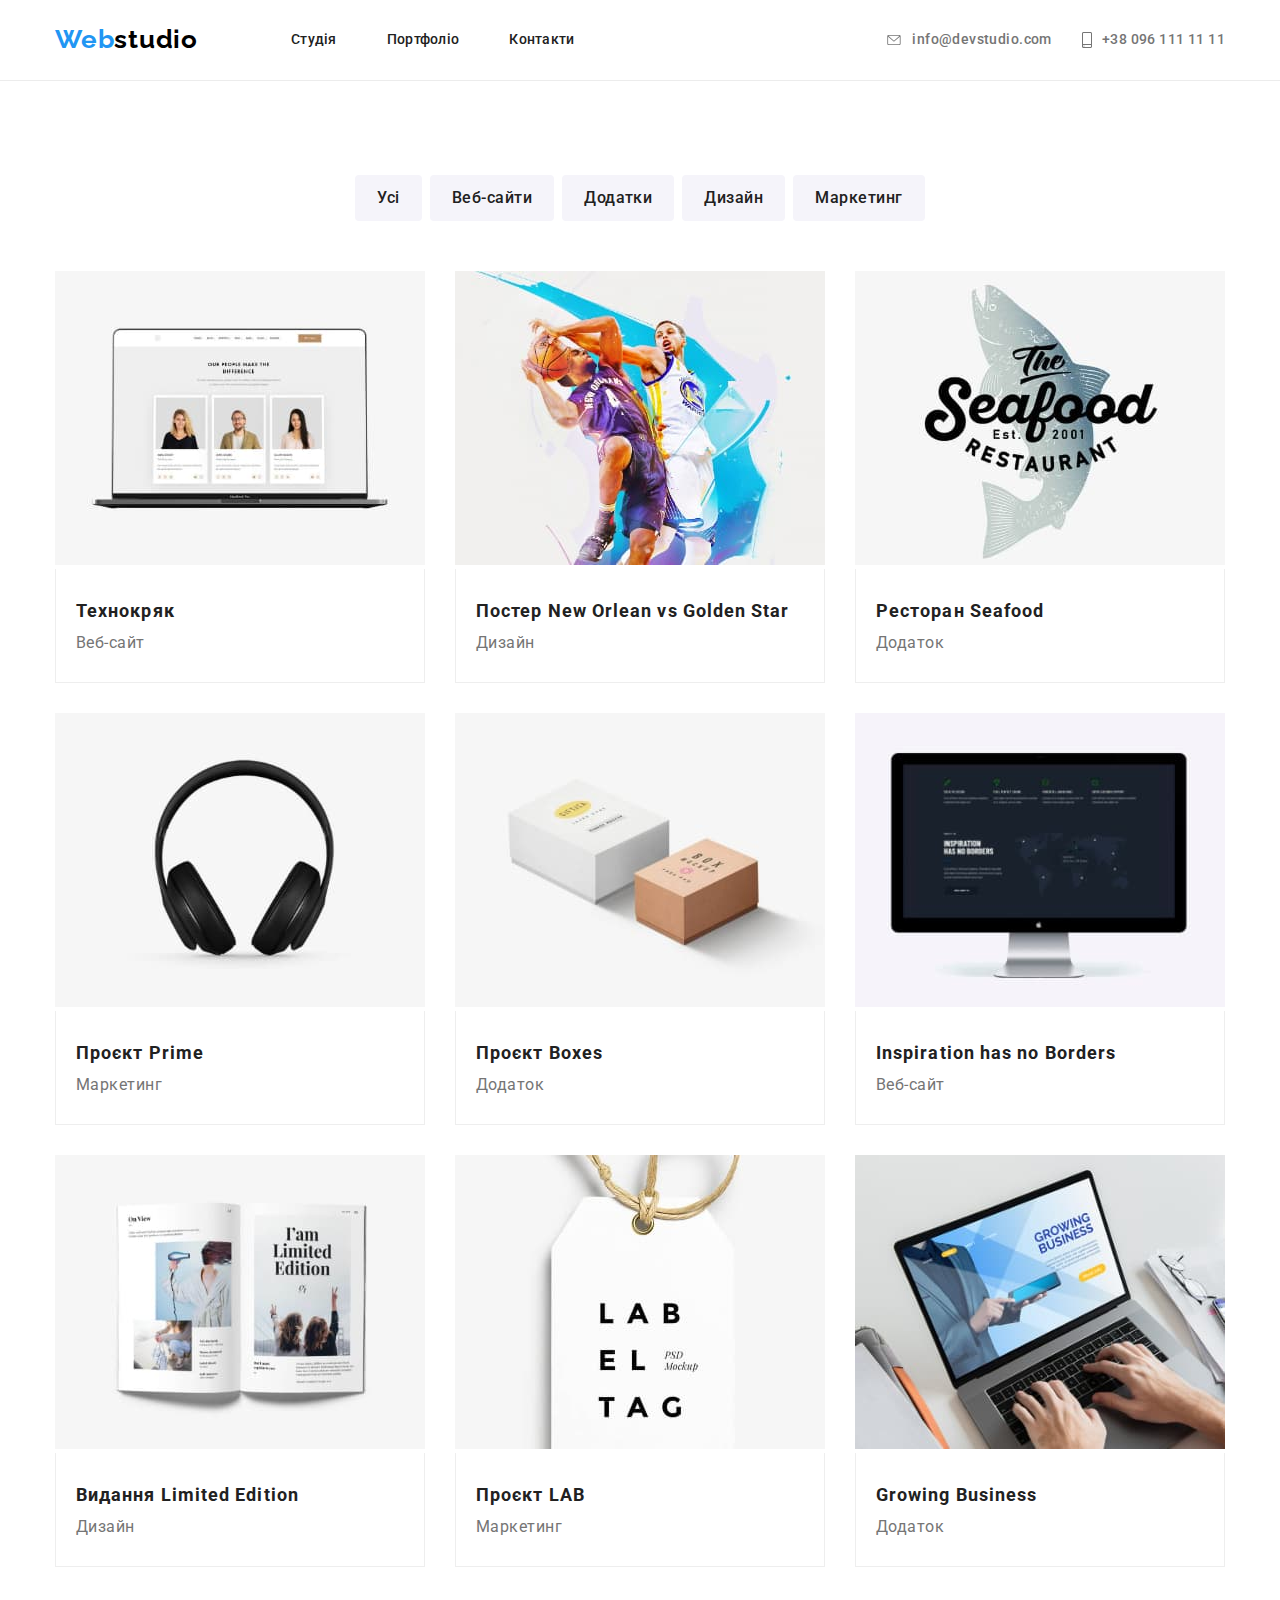
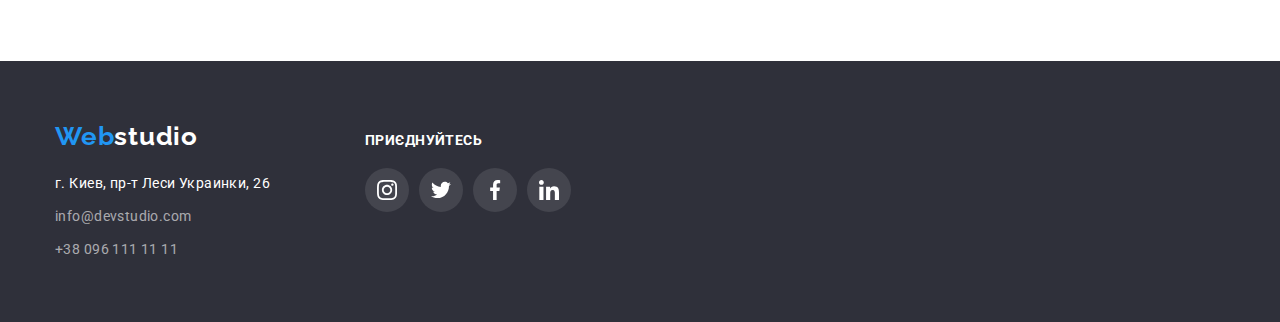
==== portfolio.html @ 623456a8 "home-work-5" ====
<!DOCTYPE html>
<html lang="uk">

<head>
    <meta charset="UTF-8">
    <meta http-equiv="X-UA-Compatible" content="IE=edge">
    <meta name="viewport" content="width=device-width, initial-scale=1.0">
    <title>Document</title>
    <link rel="preconnect" href="https://fonts.googleapis.com">
    <link rel="preconnect" href="https://fonts.gstatic.com" crossorigin>
    <link href="https://fonts.googleapis.com/css2?family=Raleway:wght@700&family=Roboto:wght@400;500;700;900&display=swap"
        rel="stylesheet">
    <link rel="stylesheet" href="css/styles.css">

</head>

<body>
    <header class="headerr">
        <div class="conteiner">
            <nav class="head-naw"> <a href="/index.html" class="logo">Web<span class="stud">studio</span></a>
                <ul class="siste-nav list">
                    <li class="siste-li"><a href="./index.html" class="link">Студія</a></li>
                    <li class="siste-li"><a href="./portfolio.html" class="link">Портфоліо</a></li>
                    <li class="siste-li"><a href="./index.html" class="link">Контакти</a></li>
                </ul>
    
                <ul class="info list">
    
                    <li class="info-contackt">
                        <a href="mailto:info@devstudio.com" class="contackts">
    
                            <svg class="info-card" width="16" height="10">
                                <use href="./img/sprite.svg#envelope"></use>
                            </svg>
                            info@devstudio.com
    
                        </a>
                    </li>
    
                    <li class="info-contackt">
                        <a href="tel:+380961111111" class="contackts">
    
                            <svg class="info-card" width="10" height="16">
                                <use href="./img/sprite.svg#smartphone"></use>
                            </svg>
    
                            +38 096 111 11 11 </a>
                    </li>
    
                </ul>
            </nav>
        </div>
    </header>
     <main>
        <!-- верхня частину -->
    <section class="about-porfolio porf-head">
        <div class="conteiner">
        <h1 class=" visually-hidden">Портфоліо</h1>
            <ul class="ebout-li list">
                <li class="ebount-link"><button type="button" class="btn">Усі</button></li>
                <li class="ebount-link"><button type="button" class="btn">Веб-сайти</button></li>
                <li class="ebount-link"><button type="button" class="btn">Додатки</button></li>
                <li class="ebount-link"><button type="button" class="btn">Дизайн</button></li>
                <li class="ebount-link"><button type="button" class="btn">Маркетинг</button></li>
                
            </ul>
        

            
        <!-- середина фото і опис робіт-->

        
            <ul class="hero list">  
                
                <li class="hero-child"> 
                <a href="" class="hero-site">
                   <img src="./img/porfolio/texno.jpg" alt="технокряк" width="370">
                     <div class="hero-block">
                        <h2 class="hero-titel">Технокряк</h2>
                        <p class="hero-text">Веб-сайт</p>
                    </div>
                </a>
                </li>
            
                <li class="hero-child"> 
                    <a href="" class="hero-site">
                    <img src="./img/porfolio/poster.jpg" alt="баскедбольні гравці" width="370">
                    <div class="hero-block">
                    <h2 class="hero-titel">Постер New Orlean vs Golden Star</h2>
                    <p class="hero-text">Дизайн</p>
                    </div>
                    </a>
                </li>

                <li class="hero-child"> 
                    <a href="" class="hero-site">
                    <img src="./img/porfolio/restuarent.jpg" alt="акула" width="370">
                    <div class="hero-block">
                    <h2 class="hero-titel">Ресторан Seafood</h2>
                    <p class="hero-text">Додаток</p>
                    </div>
                    </a>
                </li>

                <li class="hero-child"> 
                    <a href="" class="hero-site">
                    <img src="./img/porfolio/prime.jpg" alt="навушники" width="370">
                    <div class="hero-block">
                    <h2 class="hero-titel">Проєкт Prime</h2>
                    <p class="hero-text">Маркетинг</p>
                    </div>
                    </a>
                </li>

                <li class="hero-child"> 
                    <a href="" class="hero-site">
                      <img src="./img/porfolio/box.jpg" alt="Коробка" width="370">
                    <div class="hero-block">
                    <h2 class="hero-titel">Проєкт Boxes</h2>
                    <p class="hero-text">Додаток</p>
                    </div>
                    </a>
                </li>

                <li class="hero-child"> 
                    <a href="" class="hero-site">
                    <img src="./img/porfolio/imac.jpg" alt="компютер" width="370">
                    <div class="hero-block">
                    <h2 class="hero-titel">Inspiration has no Borders</h2>
                    <p class="hero-text">Веб-сайт</p>
                    </div>
                    </a>
                </li>

                <li class="hero-child"> 
                    <a href="" class="hero-site">
                    <img src="./img/porfolio/book.jpg" alt="книга" width="370">
                    <div class="hero-block">
                    <h2 class="hero-titel">Видання Limited Edition</h2>
                    <p class="hero-text">Дизайн</p>
                    </div>
                    </a>
                </li>
                
                <li class="hero-child"> 
                    <a href="" class="hero-site">
                    <img src="./img/porfolio/lab.jpg" alt="картинка" width="370">
                <div class="hero-block">
                    <h2 class="hero-titel">Проєкт LAB</h2>
                    <p class="hero-text">Маркетинг</p>
                    </div>
                    </a>
                </li>

                <li class="hero-child"> 
                    <a href="" class="hero-site">
                    <img src="./img/porfolio/macbook.jpg" alt="компютер" width="370">
                    <div class="hero-block">
                    <h2 class="hero-titel">Growing Business</h2>
                    <p class="hero-text">Додаток</p>
                    </div>
                    </a>
                </li>
            </ul>

        </div>
    </section>
       
</main>
   

<footer class="footer">
    <div class="conteiner conteiner-flex">

        <div class="foter1">
            <a href="index.html" class="logo">Web<span class="llogo">studio</span></a>
            <address class="address">
                <ul class="titel list">
                    <li><a href="https://goo.gl/maps/CPtrU1FHBa2aNyZL9" target="_blank"
                            rel="noopener noreferrer nofollow" class="adress">г. Киев, пр-т Леси
                            Украинки, 26</a></li>
                    <li><a href="mailto:info@devstudio.com" class="contackt">info@devstudio.com</a></li>
                    <li><a href="tel:+380961111111" class="contackt">+38 096 111 11 11</a></li>
                </ul>
            </address>
        </div>

        <div class="footer2">
            <h4 class="gogo">приєднуйтесь</h4>
            <ul class="communic-ul list">
                <li class="communic-li">

                    <a href="" class="a-communic">
                        <svg class="svg-communic" width="20" height="20">
                            <use href="./img/sprite.svg#instagram" class="use"></use>
                        </svg>
                    </a>

                </li>
                <li class="communic-li">

                    <a href="" class="a-communic">
                        <svg class="svg-communic" width="20" height="20">
                            <use href="./img/sprite.svg#twitter" class="use"></use>
                        </svg>
                    </a>

                </li>
                <li class="communic-li">

                    <a href="" class="a-communic">
                        <svg class="svg-communic" width="20" height="20">
                            <use href="./img/sprite.svg#facebook" class="use"></use>
                        </svg>
                    </a>

                </li>
                <li class="communic-li">

                    <a href="" class="a-communic">
                        <svg class="svg-communic" width="20" height="20">
                            <use href="./img/sprite.svg#in" class="use"></use>
                        </svg>
                    </a>

                </li>
            </ul>
        </div>

    </div>
</footer>
</body>

</html>
---- css/styles.css ----
/* основний колір color: #212121; */

/* синій колір #2196F3 */

/* для контактів #757575 */ 

/* для лого 2 #000000*/ 

/* для фону кнопки #F5F4FA */

/* для білого тексту #FFFFFF; */



h1,
h2,
h3,
h4,
h5,
h6,
ul,
p { margin: 0;
}

.conteiner { width: 1170px;
margin: 0 auto;
padding-left: 15px;
padding-right: 15px;}

* { text-decoration: none;}

:root { 
    --basic-colour:#212121;
    --minor-colour:#2196F3;
    --contacts-coluor:#757575;
    --logo-colour:#000000; 
    --button-colour:#F5F4FA;
    --text-wite:#FFFFFF; 
    --fon-colour: #F5F5F5;
    --footer-colour:rgba(255, 255, 255, 0.6);
    --button-active: #188CE8;
    --sectiom-dark-:#2F303A;
    --box-shadow-cart :0px 1px 3px rgba(0, 0, 0, 0.12),
        0px 1px 1px rgba(0, 0, 0, 0.14),
        0px 2px 1px rgba(0, 0, 0, 0.2);
    --sicial-colour-:#AFB1B8;
    --company-colour--: #AFB1B8;
    --linear-gradient-about--:rgba(47, 48, 58, 0.4);
    --icon-footer--: rgba(255, 255, 255, 0.1);
    --hover-card--:box-shadow: 0px 1px 1px rgba(0, 0, 0, 0.12), 0px 4px 4px rgba(0, 0, 0, 0.06), 1px 4px 6px rgba(0, 0, 0, 0.16);}

body { 
 color:var(--basic-colour);
 font-family: 'Roboto' , sans-serif; 
 font-style: normal;
margin: 0px;}
 
 /* загального використання */
 .visually-hidden { position: absolute;
        white-space: nowrap;
        width: 1px;
        height: 1px;
        overflow: hidden;
        border: 0;
        padding: 0;
        clip: rect(0 0 0 0);
        clip-path: inset(50%);
        margin: -1px;}
 
        .list {list-style: none;}

/* шапка */

.headerr {
border-bottom: 1px solid #ECECEC;}


.headerr .link{display: block;
text-decoration: none;
padding: 32px 0px;}

.headerr .head-naw { display: flex;
    align-items: center;}


.headerr .logo { margin-right: 93px;
    padding: 24px 0px;
    
    font-family: 'Raleway';
    font-weight: 700;
    font-size: 26px;
    line-height: 1.2;
    letter-spacing: 0.03em;
    color: var(--minor-colour);
    text-decoration: none;}
.logo .stud {color: var(--logo-colour);}



.siste-nav .link {
    font-weight: 500;
    font-size: 14px;
    line-height: 1.14;
    letter-spacing: 0.02em;
color: var(--basic-colour);}
.siste-nav .link:hover { color: var(--minor-colour);}
.siste-nav .link:focus { color: var(--minor-colour);}

.siste-nav {display: flex;
padding: 0px;}

.siste-nav {
    gap: 50px;
}



/* контакти */

.info {display: flex;
align-items: center;}
 
.info {margin-left: auto;}

.info .info-contackt:last-child {margin-left: 30px;}

.info .contackts {
display: flex;
align-items: center;
    
padding-top: 32px;
padding-bottom: 32px;
font-weight: 500;
font-size: 14px;
line-height: 1.14;
letter-spacing: 0.03em;
color: var(--contacts-coluor);}

.info-card {fill: var(--contacts-coluor);}
.info .info-card {
    margin-right: 10px;
}
.contackts:hover ,
.contackts:focus  {
color: #188CE8; }
.contackts:hover svg,
.contackts:focus svg{
    fill: #188CE8;}







.headerr .link {text-decoration:none}
.headerr .logo {text-decoration: none}
.headerr .contackts {text-decoration: none}
/* верхня частина*/

.about {background-color:var(--sectiom-dark-);
    padding-top: 200px;
    padding-bottom: 200px;
}

.about {
    width: 1600px;
    margin: 0 auto;
    background-image: linear-gradient(var(--linear-gradient-about--), var(--linear-gradient-about--)), url(../img/Img.svg) ;
    
    background-repeat: no-repeat;
    
}

.about .titel {
    margin: 0 auto;
    max-width: 696px;
    text-align: center;
    font-weight: 900;
    font-size: 44px;
    line-height: 1.36;
    letter-spacing: 0.06em;
    text-transform: uppercase;
    color: var(--text-wite)}

    .about  .about-btn { 
        border: none;
        color: var(--text-wite);
        background-color: var(--minor-colour);  
        cursor: pointer;
        font-weight: 700;
        font-size: 16px;
        line-height: 1.87;
        letter-spacing: 0.06em;}

       .about .about-btn {
        display: block;
        margin: 0 auto ;
        margin-top: 30px;
        padding: 10px 32px;
       
        border-radius: 4px;
        box-shadow: 0px 4px 4px rgba(0, 0, 0, 0.15);
        font-family: 'Roboto',sans-serif;}

        .about .about-btn:hover {background-color: var(--button-active);}
        .about .about-btn:focus {background-color: var(--button-active);}
                
.

 

  /*-- про нас */
  
.block-about { 
    display: flex;
    justify-content: center;
width: 270px;
height: 120px;
background-color: var(--button-colour);
border-radius: 4px;
}
  
.block-about .about-svg { 
padding-top: 25px;
    width: 65px;
    height: 70px;
}
  
  

  .about-us .titel {
    
    margin-bottom: 10px;
    font-weight: 700;
    font-size: 14px;
    line-height: 1.2;
    letter-spacing: 0.03em;
    text-transform: uppercase;
    color: var(--basic-colour);
    text-transform: uppercase;}

    .about-us .text {
        font-weight: 400;
        font-size: 14px;
        line-height: 2.0;
        letter-spacing: 0.03em;
        color: var(--contacts-coluor);}

    .about-us .about-me { 
        display: flex;
        padding-top: 94px;
        padding-bottom: 94px;
        padding-left: 0px;
    }
    
    
   
    .about-us  .list-li { width: 270px;}
    .about-us .list-li:not(:last-child) {margin-right: 30px;}

    
        .block-about { 
        text-align: center;
        width: 270px;
        height: 120px; 
        background-color: var(--button-colour);
        border-radius: 4px ;
        
        margin-bottom: 30px;}
        
        .block-svg { width: 65px;
        height: 70px;
        margin: 25px;}

        


/* -- чим ми займаємось-- */
.our-work {padding-bottom: 94px;}

.our-work .our-work-titel {
    text-align: center;
   margin-bottom: 50px;
    
    font-weight: 700;
    font-size: 36px;
    line-height: 1.2;
    letter-spacing: 0.03em;
    color: var(--basic-colour);}

 .work { display: flex;
         padding-left: 0px;
        margin: -15px;}


.work-li {margin: 15px;}


 

/* -- наша команда -- */
 
.team {background-color: var(--button-colour);

padding-top: 94px;
padding-bottom: 94px;}

.team .cart {background-color: var(--text-wite);
box-shadow: var(--box-shadow-cart);
}
.team .titel {
    margin-bottom: 50px;
    
    text-align: center;
    font-weight: 700;
    font-size: 36px;
    line-height: 1.2;
   letter-spacing: 0.03em;
    color:var(--basic-colour);}

.team .men {
        padding-top: 30px;
        text-align: center;
        font-weight: 500;
        font-size: 16px;
        line-height: 1.2;
        letter-spacing: 0.03em;
        color:var(--basic-colour);}

.team .text {margin-top: 10px;
            padding-bottom: 15px;
            text-align: center;
            font-weight: 400;
            font-size: 16px;
            line-height: 1.2;
            letter-spacing: 0.03em;
            color:var(--contacts-coluor);}

        .team-lid { padding: 0px;}

        .team .team-lid { display: flex;}
        .team .cart + .cart { margin-left: 30px;}
        
        .team .social {
            display: flex;
           justify-content: center;
       
        margin-bottom: 30px;
        padding: 0px;
        gap: 10px;}

        .team .svg-social { fill:var(--sicial-colour-);}
        .team .a-social {
            display: flex;
            padding: 12px;
            border-radius: 50%;
        }

        .team .a-social:hover { background-color: var(--button-active);}
        .team .a-social:focus {background-color: var(--button-active); }
        
        .team .a-social:hover use {fill: #FFFFFF;}
        .team .a-social:focus use {fill: #FFFFFF;}
        
/* постійний клієнт*/


.client {
padding-top: 94px;
padding-bottom: 94px;}

.client .client-p { font-weight: 700;
    font-size: 36px;
    line-height: 42px;
    text-align: center;
    letter-spacing: 0.03em;
    color: #212121;}

.company {
display: flex;
justify-content: center;
gap: 30px;
margin-top: 50px;
padding: 0px;}

  

.company-a {
    display: flex;
    align-items: center;
    justify-content: center;
    width: 170px;
    height: 92px;
    border: 1px solid #AFB1B8;
    border-radius: 4px;
    cursor: pointer;}

.company-svg {
    width: 106px;
    height: 60px;
    fill: var(--company-colour--);
    padding: 18px 32px;}
  

   

    

        .company-svg:hover ,
       .company-svg:focus
        {fill: var(--button-active);
        }
    
        .company-a:hover ,
        .company-a:focus { border-color: #188CE8;} 

        .company-a:focus svg {fill: var(--button-active);}

/* 2 верхня частина для порфоліо навігація*/

.about-porfolio {text-align: center;
padding-top: 94px;
padding-bottom: 94px;}

.about-porfolio .ebout-li {display: flex;
    justify-content: center;
margin-bottom: 50px;
gap: 8px;
padding: 0px;}


.ebout-li .btn { border-radius: 4px;
border: 0px;}
.ebout-li .btn { padding: 6px 22px;}

.about-porfolio .btn {background: #F5F4FA;
    color:var(--basic-colour);
    font-family: 'Roboto';
    font-weight: 500;
    font-size: 16px;
    line-height: 2.15;
    letter-spacing: 0.03em;
    cursor: pointer;}

.about-porfolio .btn:hover,
.about-porfolio .btn:focus {background-color: var(--minor-colour);
color: var(--text-wite);}

.ebout-li {
    
    font-weight: 500;
    font-size: 16px;
    line-height: 1.6;
    letter-spacing: 0.03em;}

    
/* 2 середина фото і опис робіт*/



.hero {display: flex;
flex-wrap: wrap;
margin: -15px;
padding: 0px;} 

.hero-child {
    flex-basis: calc(100% / 3 - 30px);
    margin: 15px; }

.hero-site {display: block;}

.hero-site:hover {box-shadow: 0px 1px 1px rgba(0, 0, 0, 0.12), 0px 4px 4px rgba(0, 0, 0, 0.06), 1px 4px 6px rgba(0, 0, 0, 0.16);}
.hero-site:focus {box-shadow: 0px 1px 1px rgba(0, 0, 0, 0.12), 0px 4px 4px rgba(0, 0, 0, 0.06), 1px 4px 6px rgba(0, 0, 0, 0.16);}



.hero-block { 
   
    padding: 24px 20px;
border: 1px solid #EEEEEE;
border-top: none;}
 
.hero-titel {
    
    text-align: initial;
    font-weight: 700;
    font-size: 18px;
    line-height: 2.0;
    letter-spacing: 0.06em;
    color:var(--basic-colour); }

.hero-text {
   
    
    text-align: initial;
    font-weight: 400;
    font-size: 16px;
    line-height: 1.8;
    letter-spacing: 0.03em;
    color: var(--contacts-coluor);}


/* підвал */
.footer {
background-color: #2F303A;
padding-top: 60px;
padding-bottom: 60px;
font-family: 'Roboto';
font-style: normal;
}

.conteiner-flex {display: flex;
    align-items: baseline;}



.footer .logo {
    height: 31px;
    margin-bottom: 20px;
    display: inline-block;
    font-family: 'Raleway';
    font-weight: 700;
    font-size: 26px;
    line-height: 1.2;
    letter-spacing: 0.03em;
    color: var(--minor-colour);
    text-decoration: none;}

.address { font-family:normal;
    width: 240px;
    margin: 0px;
}

.footer  .llogo {color:var(--text-wite);
}



.titel {font-family: 'Roboto';
    font-style: normal;
     padding: 0px;} 

   .footer .contackt {

    font-weight: 400;
    font-size: 14px;
    line-height: 1.71;
    letter-spacing: 0.03em;
    color:var(--footer-colour);
    text-decoration: none;
    font-style: normal;}
    .footer .contackt:hover {color: var(--minor-colour);}
    .footer .contackt:focus {color: var(--minor-colour);}  

    .footer .adress {
        font-weight: 400;
        font-size: 14px;
        line-height: 1.71;
        letter-spacing: 0.03em;
        color:var(--text-wite);
        text-decoration: none;
        font-style: normal;}

     .footer .adress:hover {color: var(--minor-colour);}
     .footer .adress:focus { color: var(--minor-colour);}
      
      .footer .titel li{margin-bottom: 9px;}
    .footer .titel li:last-child{margin-bottom: 0px;}

   
    
    .footer2 {margin-left: 70px;}

    .gogo {
        
        margin-bottom: 20px;
        font-weight: 700;
        font-size: 14px;
        line-height: 16px;
        letter-spacing: 0.03em;
        text-transform: uppercase;
        color: var(--text-wite)}

    .communic-ul{
    display: flex;
    justify-content: center;
    padding: 0px;
    gap: 10px;}

     .communic-li {
       
        padding: 0px;
        width: 44px;
        height: 44px; }

      .a-communic {
        display: flex;
        padding: 12px;
        border-radius: 50%;
        background-color: var(--icon-footer--);}

        .a-communic:hover {background-color: var(--minor-colour);}
        .a-communic:focus { background-color: var(--minor-colour);
                 }

        .svg-communic {fill: var(--text-wite);}
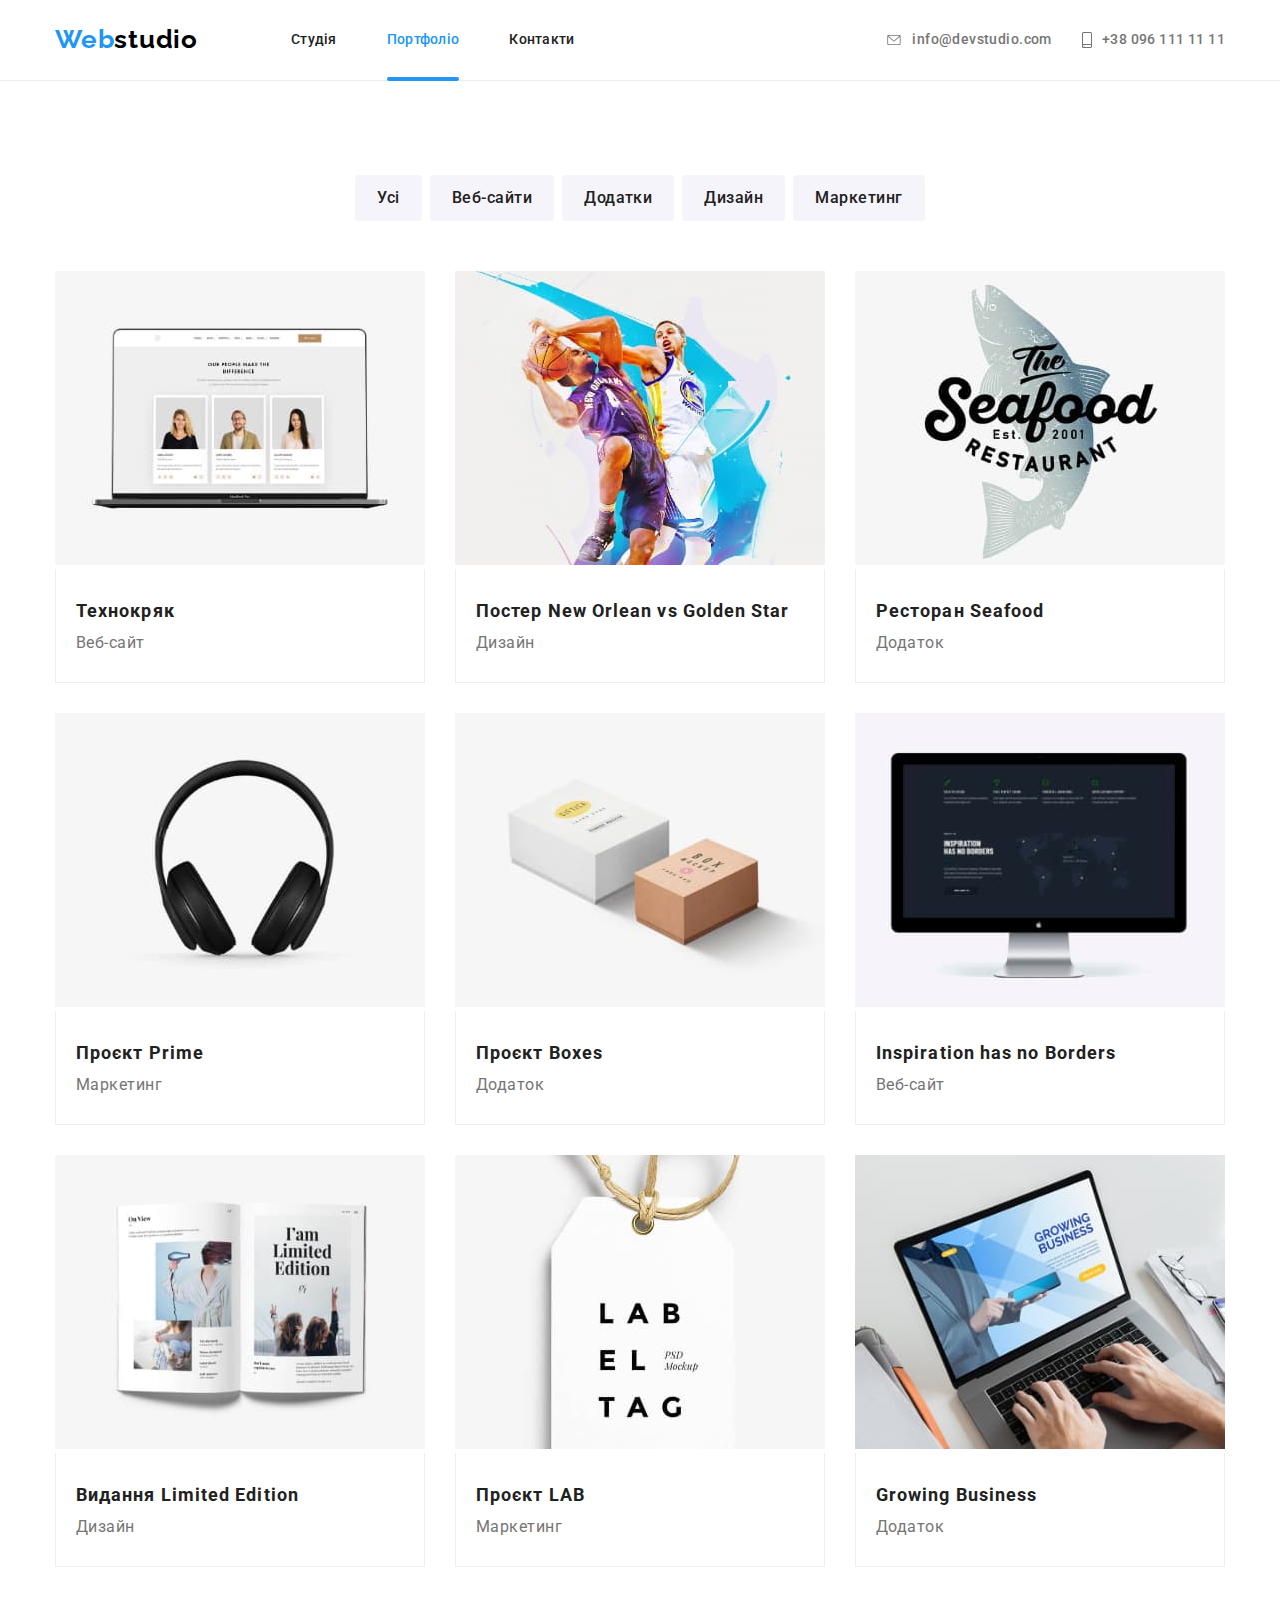
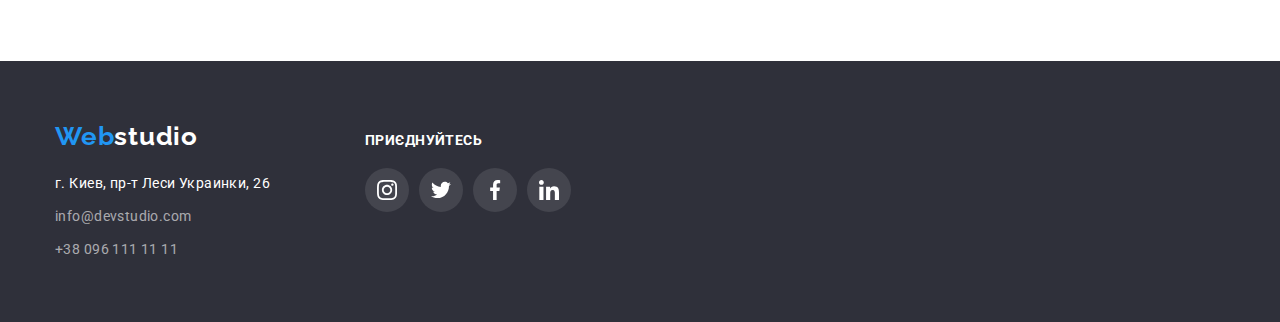
==== commit 85e17b59: "home-work-05" ====
--- a/portfolio.html
+++ b/portfolio.html
@@ -20,7 +20,7 @@
             <nav class="head-naw"> <a href="/index.html" class="logo">Web<span class="stud">studio</span></a>
                 <ul class="siste-nav list">
                     <li class="siste-li"><a href="./index.html" class="link">Студія</a></li>
-                    <li class="siste-li"><a href="./portfolio.html" class="link">Портфоліо</a></li>
+                    <li class="siste-li"><a href="./portfolio.html" class="siste-a link">Портфоліо</a></li>
                     <li class="siste-li"><a href="./index.html" class="link">Контакти</a></li>
                 </ul>
     
@@ -74,8 +74,12 @@
                 
                 <li class="hero-child"> 
                 <a href="" class="hero-site">
-                   <img src="./img/porfolio/texno.jpg" alt="технокряк" width="370">
-                     <div class="hero-block">
+                <div class="hero-cart">
+                    <p class="hero-p">Ресурс пропонує комплексні пропозиції з різним рівнем функціоналу та сервісів. Все це дозволить відвідувачу отримати
+                    вичерпні відомості про компанію чи приватну особу.</p>
+                   <img src="./img/porfolio/texno.jpg" alt="технокряк" width="370" >
+                </div>
+                   <div class="hero-block">
                         <h2 class="hero-titel">Технокряк</h2>
                         <p class="hero-text">Веб-сайт</p>
                     </div>
@@ -84,7 +88,12 @@
             
                 <li class="hero-child"> 
                     <a href="" class="hero-site">
-                    <img src="./img/porfolio/poster.jpg" alt="баскедбольні гравці" width="370">
+                        <div class="hero-cart">
+                            <p class="hero-p">Ресурс пропонує комплексні пропозиції з різним рівнем функціоналу та сервісів. Все це дозволить
+                                відвідувачу отримати
+                                вичерпні відомості про компанію чи приватну особу.</p>
+                            <img src="./img/porfolio/poster.jpg" alt="баскедбольні гравці" width="370">
+                    </div>
                     <div class="hero-block">
                     <h2 class="hero-titel">Постер New Orlean vs Golden Star</h2>
                     <p class="hero-text">Дизайн</p>
@@ -94,8 +103,13 @@
 
                 <li class="hero-child"> 
                     <a href="" class="hero-site">
-                    <img src="./img/porfolio/restuarent.jpg" alt="акула" width="370">
-                    <div class="hero-block">
+                        <div class="hero-cart">
+                            <p class="hero-p">Ресурс пропонує комплексні пропозиції з різним рівнем функціоналу та сервісів. Все це дозволить
+                                відвідувачу отримати
+                                вичерпні відомості про компанію чи приватну особу.</p>
+                            <img src="./img/porfolio/restuarent.jpg" alt="акула" width="370">
+                        </div>
+                            <div class="hero-block">
                     <h2 class="hero-titel">Ресторан Seafood</h2>
                     <p class="hero-text">Додаток</p>
                     </div>
@@ -104,7 +118,11 @@
 
                 <li class="hero-child"> 
                     <a href="" class="hero-site">
-                    <img src="./img/porfolio/prime.jpg" alt="навушники" width="370">
+                        <div class="hero-cart">
+                            <p class="hero-p">Ресурс пропонує комплексні пропозиції з різним рівнем функціоналу та сервісів. Все це дозволить
+                                відвідувачу отримативичерпні відомості про компанію чи приватну особу.</p>
+                            <img src="./img/porfolio/prime.jpg" alt="навушники" width="370">
+                    </div>
                     <div class="hero-block">
                     <h2 class="hero-titel">Проєкт Prime</h2>
                     <p class="hero-text">Маркетинг</p>
@@ -114,7 +132,11 @@
 
                 <li class="hero-child"> 
                     <a href="" class="hero-site">
-                      <img src="./img/porfolio/box.jpg" alt="Коробка" width="370">
+                        <div class="hero-cart">
+                            <p class="hero-p">Ресурс пропонує комплексні пропозиції з різним рівнем функціоналу та сервісів. Все це дозволить
+                                відвідувачу отримати вичерпні відомості про компанію чи приватну особу.</p>
+                                <img src="./img/porfolio/box.jpg" alt="Коробка" width="370">
+                        </div>
                     <div class="hero-block">
                     <h2 class="hero-titel">Проєкт Boxes</h2>
                     <p class="hero-text">Додаток</p>
@@ -124,7 +146,11 @@
 
                 <li class="hero-child"> 
                     <a href="" class="hero-site">
-                    <img src="./img/porfolio/imac.jpg" alt="компютер" width="370">
+                        <div class="hero-cart">
+                            <p class="hero-p">Ресурс пропонує комплексні пропозиції з різним рівнем функціоналу та сервісів. Все це дозволить
+                                відвідувачу отримати вичерпні відомості про компанію чи приватну особу.</p>
+                            <img src="./img/porfolio/imac.jpg" alt="компютер" width="370">
+                         </div>
                     <div class="hero-block">
                     <h2 class="hero-titel">Inspiration has no Borders</h2>
                     <p class="hero-text">Веб-сайт</p>
@@ -134,30 +160,42 @@
 
                 <li class="hero-child"> 
                     <a href="" class="hero-site">
-                    <img src="./img/porfolio/book.jpg" alt="книга" width="370">
-                    <div class="hero-block">
-                    <h2 class="hero-titel">Видання Limited Edition</h2>
-                    <p class="hero-text">Дизайн</p>
+                        <div class="hero-cart">
+                            <p class="hero-p">Ресурс пропонує комплексні пропозиції з різним рівнем функціоналу та сервісів. Все це дозволить
+                                відвідувачу отримативичерпні відомості про компанію чи приватну особу.</p>
+                             <img src="./img/porfolio/book.jpg" alt="книга" width="370">
+                        </div>
+                    <div class="hero-block">
+                       <h2 class="hero-titel">Видання Limited Edition</h2>
+                        <p class="hero-text">Дизайн</p>
                     </div>
                     </a>
                 </li>
                 
                 <li class="hero-child"> 
                     <a href="" class="hero-site">
-                    <img src="./img/porfolio/lab.jpg" alt="картинка" width="370">
-                <div class="hero-block">
-                    <h2 class="hero-titel">Проєкт LAB</h2>
-                    <p class="hero-text">Маркетинг</p>
-                    </div>
-                    </a>
-                </li>
-
-                <li class="hero-child"> 
-                    <a href="" class="hero-site">
-                    <img src="./img/porfolio/macbook.jpg" alt="компютер" width="370">
-                    <div class="hero-block">
-                    <h2 class="hero-titel">Growing Business</h2>
-                    <p class="hero-text">Додаток</p>
+                        <div class="hero-cart">
+                            <p class="hero-p">Ресурс пропонує комплексні пропозиції з різним рівнем функціоналу та сервісів. Все це дозволить
+                                відвідувачу отримативичерпні відомості про компанію чи приватну особу.</p>
+                            <img src="./img/porfolio/lab.jpg" alt="картинка" width="370">
+                        </div>
+                    <div class="hero-block">
+                        <h2 class="hero-titel">Проєкт LAB</h2>
+                        <p class="hero-text">Маркетинг</p>
+                    </div>
+                    </a>
+                </li>
+
+                <li class="hero-child"> 
+                    <a href="" class="hero-site">
+                        <div class="hero-cart">
+                            <p class="hero-p">Ресурс пропонує комплексні пропозиції з різним рівнем функціоналу та сервісів. Все це дозволить
+                                відвідувачу отримативичерпні відомості про компанію чи приватну особу.</p>
+                            <img src="./img/porfolio/macbook.jpg" alt="компютер" width="370">
+                        </div>
+                    <div class="hero-block">
+                         <h2 class="hero-titel">Growing Business</h2>
+                        <p class="hero-text">Додаток</p>
                     </div>
                     </a>
                 </li>
@@ -187,6 +225,7 @@
 
         <div class="footer2">
             <h4 class="gogo">приєднуйтесь</h4>
+            
             <ul class="communic-ul list">
                 <li class="communic-li">
 
--- a/css/styles.css
+++ b/css/styles.css
@@ -113,6 +113,22 @@
     gap: 50px;
 }
 
+.siste-li { 
+position: relative;
+display: block;}
+
+.siste-li .siste-a { color: var(--minor-colour);}
+
+.siste-a::after {
+    display: block;
+    position: absolute;
+    content: "";
+    bottom: -1px;
+    width: 100%;
+    height: 4px;
+    background-color:var(--minor-colour);
+    border-radius: 2px;
+}
 
 
 /* контакти */
@@ -205,8 +221,59 @@
 
         .about .about-btn:hover {background-color: var(--button-active);}
         .about .about-btn:focus {background-color: var(--button-active);}
-                
-.
+        
+           /* кнопка */
+
+       .backdrop { 
+        position: fixed;
+        top: 0;
+        left: 0;
+        width: 100%;
+        height: 100%;
+        background-color: rgba(0, 0, 0, 0.2);
+        opacity: 1;
+
+        transition: opaciti 250ms cubic-bezier(0.4 , 0 , 0.2 , 1),
+        visibility 250ms cubic-bezier(0.4, 0, 0.2, 1);} 
+
+       .is-hidden { 
+        opacity: 0;
+        pointer-events: none;}
+        
+        .modal{
+        position: absolute;
+        
+        top: 50%;
+        left: 50%;
+        min-height: 581px;
+        min-width: 521px;
+        
+        background-color: #FFFFFF;
+        transform: translate(-50%, -50%);
+        transition: transform 250ms cubic-bezier(0.4 , 0 , 0.2 1);
+    
+        box-shadow: 0px 1px 3px rgba(0, 0, 0, 0.12), 0px 1px 1px rgba(0, 0, 0, 0.14), 0px 2px 1px rgba(0, 0, 0, 0.2);
+         border-radius: 4px;}
+
+        .modal-btn { 
+            position: absolute;
+            display: flex;
+            align-items: center;
+            justify-content: center;
+            
+            width: 30px;
+            height: 30px;
+            top: 10px;
+            right: 10px;
+            border-radius: 50%;
+            border: 1px solid rgba(0, 0, 0, 0.1);
+            background-color: #FFFFFF;}
+
+        .modal-svg { 
+            position: absolute;
+            width: 18px;
+            height: 18px;
+            fill: #000000;}
 
  
 
@@ -465,9 +532,55 @@
 padding: 0px;} 
 
 .hero-child {
+   
     flex-basis: calc(100% / 3 - 30px);
     margin: 15px; }
 
+.hero-site {position: relative;
+ }
+
+.hero-cart { overflow: hidden;
+    position: relative;
+}
+.hero-cart::after    {
+    z-index: 0;
+    opacity: 0;
+    position: absolute;
+    transform: translateY(100%);
+    content: "";
+    left: 0;
+    top: 0;
+    width: 100%;
+    height: 294px;
+    background: rgba(33, 150, 243, 0.9);
+    transition: opasiti 250ms cubic-bezier(0.4, 0, 0.2, 1) ,
+    transform 250ms cubic-bezier(0.4, 0, 0.2, 1);
+}
+
+.hero-p {
+position: absolute;
+padding: 63px 24px;
+z-index: 1;
+opacity: 0;
+transform: translateY(100%);
+    
+  font-weight: 400;
+    font-size: 18px;
+    line-height: 28px;
+    letter-spacing: 0.03em;
+    color: var(--text-wite);
+    transition: opasiti 250ms cubic-bezier(0.4, 0, 0.2, 1),
+    transform 250ms cubic-bezier(0.4, 0, 0.2, 1);
+}
+
+.hero-child:hover .hero-p {
+    transform: translateY(0);
+    opacity: 1;
+}
+
+.hero-child:hover .hero-cart::after { transform: translateY(0);
+opacity: 1;}
+
 .hero-site {display: block;}
 
 .hero-site:hover {box-shadow: 0px 1px 1px rgba(0, 0, 0, 0.12), 0px 4px 4px rgba(0, 0, 0, 0.06), 1px 4px 6px rgba(0, 0, 0, 0.16);}
@@ -476,11 +589,13 @@
 
 
 .hero-block { 
-   
-    padding: 24px 20px;
+
+padding: 24px 20px;
 border: 1px solid #EEEEEE;
 border-top: none;}
- 
+
+
+
 .hero-titel {
     
     text-align: initial;
